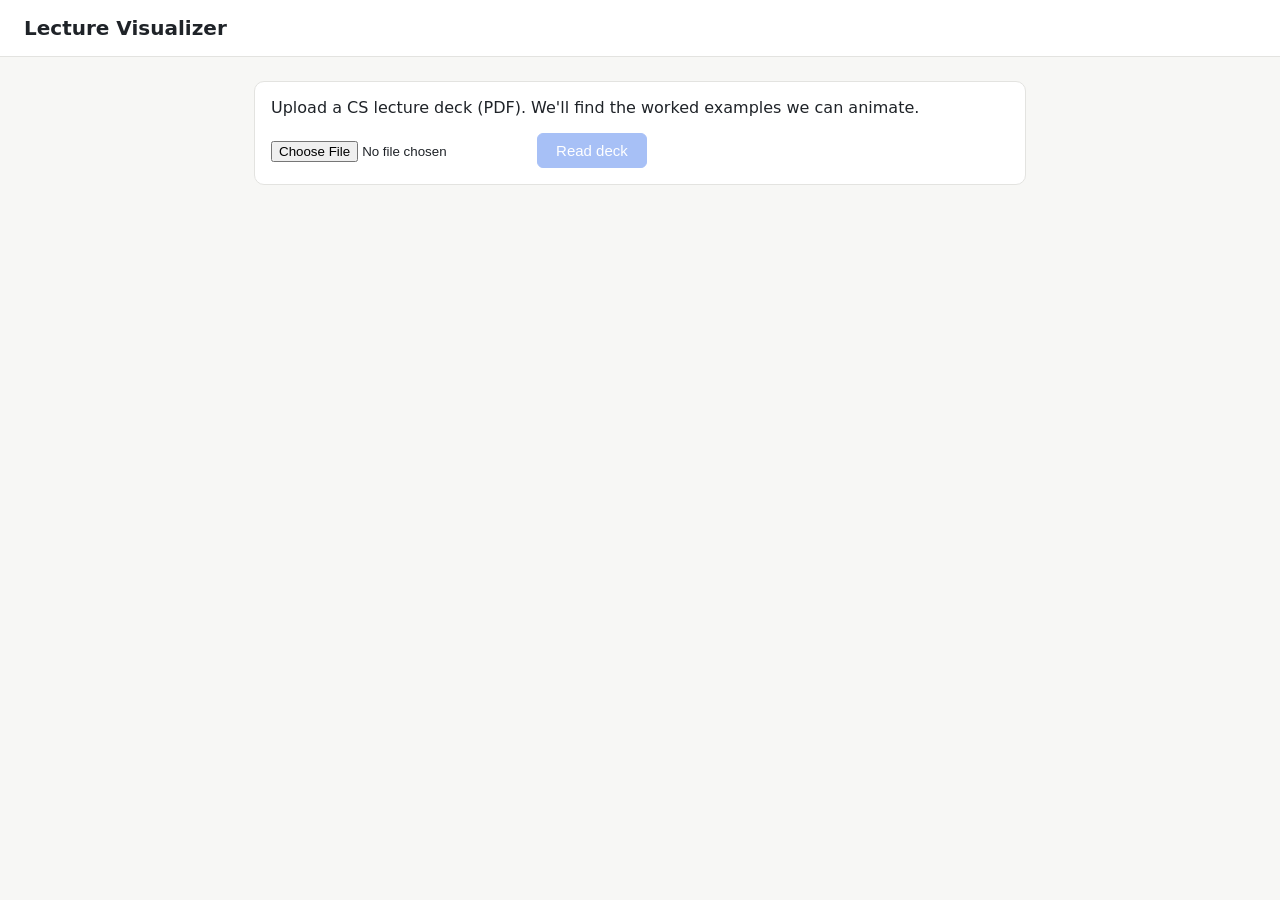
==== renderer/upload.html @ 98209be9 "Able to connect to gemini and able to load diagrams" ====
<!DOCTYPE html>
<html lang="en">
<head>
  <meta charset="utf-8">
  <title>Lecture Visualizer</title>
  <link rel="stylesheet" href="style.css">
  <link rel="stylesheet" href="upload.css">
</head>
<body>
  <header>
    <h1>Lecture Visualizer</h1>
    <span id="deck-name"></span>
  </header>

  <div id="upload-page">
    <section id="upload-box">
      <p>Upload a CS lecture deck (PDF). We'll find the worked examples we can animate.</p>
      <input type="file" id="pdf-input" accept="application/pdf">
      <button id="upload-btn" disabled>Read deck</button>
      <p id="status"></p>
    </section>

    <section id="results" hidden>
      <h2>Examples found</h2>
      <ul id="example-list"></ul>
      <h2>Sections</h2>
      <ul id="section-list"></ul>
    </section>
  </div>

  <script src="upload.js"></script>
</body>
</html>
---- renderer/style.css ----
:root {
  --bg: #f7f7f5;
  --panel: #ffffff;
  --text: #1f2328;
  --muted: #6b7280;
  --border: #e3e3e0;
  --waiting: #fde68a;   /* call started, waiting on children */
  --returned: #bbf7d0;  /* call finished */
  --current: #2563eb;   /* the call happening right now */
  --edge: #9ca3af;
}

* { box-sizing: border-box; }
[hidden] { display: none !important; }

body {
  margin: 0;
  font-family: system-ui, -apple-system, sans-serif;
  background: var(--bg);
  color: var(--text);
}

header {
  display: flex;
  align-items: baseline;
  justify-content: space-between;
  padding: 16px 24px;
  border-bottom: 1px solid var(--border);
  background: var(--panel);
}
header h1 { margin: 0; font-size: 20px; }
#progress { color: var(--muted); font-size: 14px; }
#back-link { font-size: 13px; color: var(--muted); text-decoration: none; }
#back-link:hover { color: var(--current); }

main {
  display: grid;
  grid-template-columns: 1fr 1.3fr;
  gap: 16px;
  padding: 16px 24px;
  height: calc(100vh - 62px);
}

section {
  background: var(--panel);
  border: 1px solid var(--border);
  border-radius: 10px;
  padding: 16px;
  overflow: auto;
}

/* Left panel */
#slide-img { width: 100%; border: 1px solid var(--border); border-radius: 6px; }
#slide-placeholder {
  display: grid; place-items: center;
  aspect-ratio: 16 / 9;
  border: 1px dashed var(--border); border-radius: 6px;
  color: var(--muted);
}
#code {
  margin-top: 12px; padding: 12px;
  background: #f3f4f6; border-radius: 6px;
  font-size: 13px; white-space: pre-wrap;
}

/* Right panel */
#viz-panel { display: flex; flex-direction: column; }
#viz { width: 100%; flex: 1; min-height: 300px; }
#explanation { font-size: 16px; min-height: 1.5em; }

/* Tree */
.edge { stroke: var(--edge); stroke-width: 2; }
.node rect { stroke: #d1d5db; stroke-width: 1.5; }
.node.waiting rect { fill: var(--waiting); }
.node.returned rect { fill: var(--returned); }
.node.current rect { stroke: var(--current); stroke-width: 3.5; }
.node .label {
  font-family: ui-monospace, Menlo, monospace;
  font-size: 14px;
  text-anchor: middle;
}
.node .returned {
  font-family: ui-monospace, Menlo, monospace;
  font-size: 14px; font-weight: 600;
  fill: #15803d;
  text-anchor: middle;
}

/* Quiz */
#quiz {
  border: 1px solid var(--current);
  border-radius: 8px;
  padding: 12px;
  margin-bottom: 12px;
  background: #eff6ff;
}
.quiz-question { margin: 0 0 8px; font-weight: 600; }
.choice, .reveal {
  margin-right: 8px; padding: 6px 14px;
  border: 1px solid var(--border); border-radius: 6px;
  background: white; cursor: pointer; font-size: 15px;
}
.choice.correct { background: var(--returned); border-color: #16a34a; }
.choice.wrong { background: #fecaca; border-color: #dc2626; }
.reveal { color: var(--muted); }
.quiz-feedback { margin: 8px 0 0; color: var(--muted); }

/* Controls */
#controls { display: flex; gap: 8px; justify-content: flex-end; }
#controls button {
  padding: 8px 18px; font-size: 15px;
  border: 1px solid var(--border); border-radius: 6px;
  background: white; cursor: pointer;
}
#controls button:disabled { opacity: 0.4; cursor: default; }
---- renderer/upload.css ----
#upload-page {
  max-width: 820px;
  margin: 24px auto;
  padding: 0 24px;
  display: flex;
  flex-direction: column;
  gap: 16px;
}
#upload-page section { overflow: visible; }
#deck-name { color: var(--muted); font-size: 14px; }

#upload-box p { margin-top: 0; }
#upload-btn {
  margin-left: 8px; padding: 8px 18px; font-size: 15px;
  border: 1px solid var(--current); border-radius: 6px;
  background: var(--current); color: white; cursor: pointer;
}
#upload-btn:disabled { opacity: 0.4; cursor: default; }
#status { margin: 12px 0 0; color: var(--muted); }
#status.error { color: #b91c1c; }

#results h2 { font-size: 16px; margin: 0 0 8px; }
#results ul { list-style: none; padding: 0; margin: 0 0 20px; }

.example {
  display: flex; justify-content: space-between; align-items: center; gap: 12px;
  padding: 10px 12px; margin-bottom: 8px;
  border: 1px solid var(--border); border-radius: 8px;
}
.example .meta { color: var(--muted); font-size: 13px; }
.example button {
  padding: 6px 14px; border: 1px solid var(--border); border-radius: 6px;
  background: white; cursor: pointer; white-space: nowrap;
}
.example.unsupported { opacity: 0.55; }
.example .error { color: #b91c1c; font-size: 13px; }

.section-item { margin-bottom: 6px; }
.section-item .meta { color: var(--muted); font-size: 13px; }
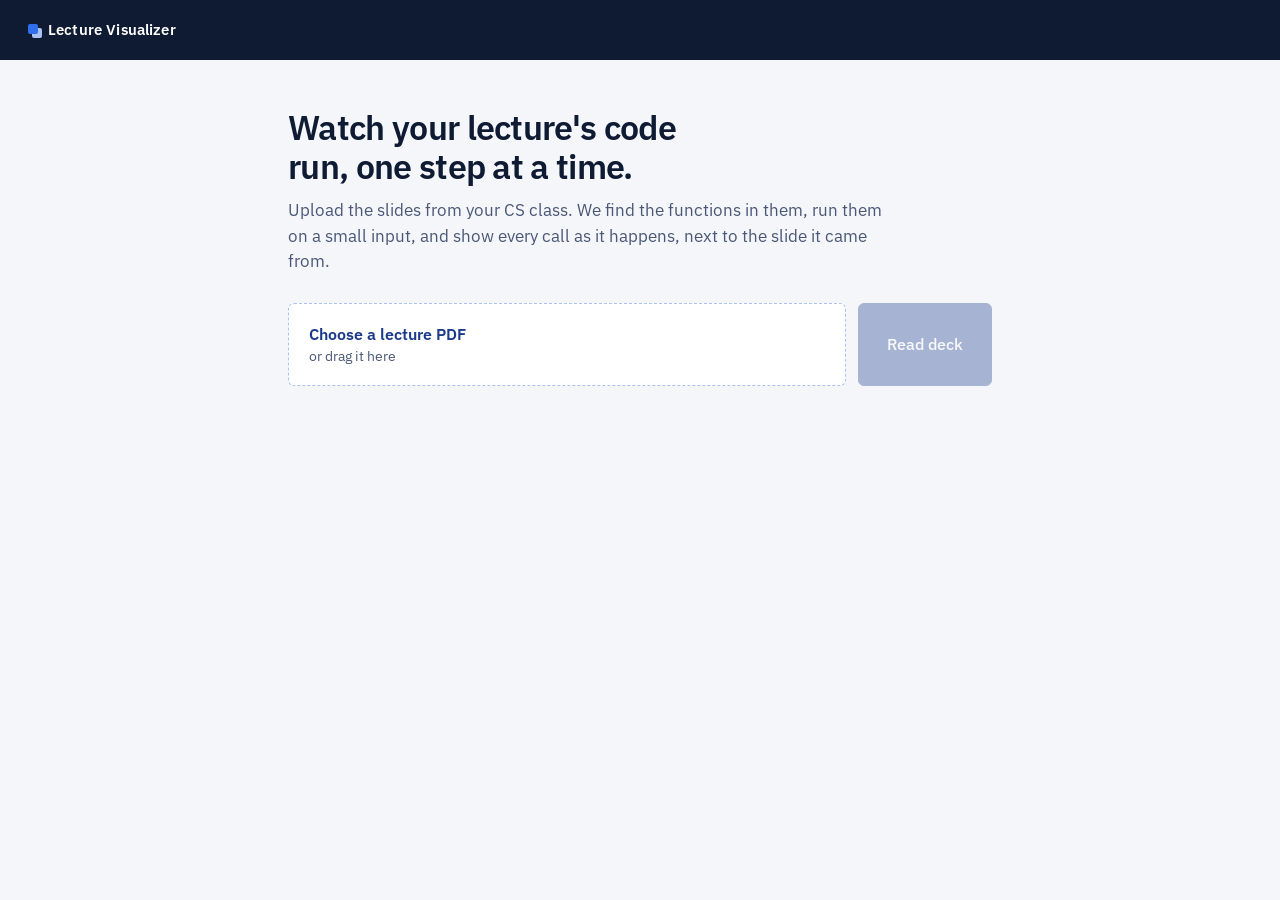
==== commit 03d560a0: "Remodel website layout" ====
--- a/renderer/upload.html
+++ b/renderer/upload.html
@@ -2,28 +2,43 @@
 <html lang="en">
 <head>
   <meta charset="utf-8">
+  <meta name="viewport" content="width=device-width, initial-scale=1">
   <title>Lecture Visualizer</title>
+  <link rel="preconnect" href="https://fonts.googleapis.com">
+  <link rel="preconnect" href="https://fonts.gstatic.com" crossorigin>
+  <link href="https://fonts.googleapis.com/css2?family=IBM+Plex+Mono:wght@400;600&family=IBM+Plex+Sans:wght@400;500;600&display=swap" rel="stylesheet">
   <link rel="stylesheet" href="style.css">
   <link rel="stylesheet" href="upload.css">
 </head>
 <body>
   <header>
-    <h1>Lecture Visualizer</h1>
-    <span id="deck-name"></span>
+    <a class="brand" href="upload.html"><span class="brand-mark"></span>Lecture Visualizer</a>
   </header>
 
   <div id="upload-page">
-    <section id="upload-box">
-      <p>Upload a CS lecture deck (PDF). We'll find the worked examples we can animate.</p>
-      <input type="file" id="pdf-input" accept="application/pdf">
-      <button id="upload-btn" disabled>Read deck</button>
-      <p id="status"></p>
+    <section id="intro">
+      <h1>Watch your lecture's code run, one step at a time.</h1>
+      <p>Upload the slides from your CS class. We find the functions in them, run them on a small input, and show every call as it happens, next to the slide it came from.</p>
+
+      <div id="picker">
+        <label id="drop" for="pdf-input">
+          <input type="file" id="pdf-input" accept="application/pdf">
+          <span id="drop-title">Choose a lecture PDF</span>
+          <span id="drop-hint">or drag it here</span>
+        </label>
+        <button id="upload-btn" disabled>Read deck</button>
+      </div>
+      <p id="status" role="status"></p>
     </section>
 
     <section id="results" hidden>
-      <h2>Examples found</h2>
+      <div class="results-head">
+        <h2>Examples</h2>
+        <span id="deck-name"></span>
+      </div>
       <ul id="example-list"></ul>
-      <h2>Sections</h2>
+
+      <h2 class="sections-title">What the deck covers</h2>
       <ul id="section-list"></ul>
     </section>
   </div>
--- a/renderer/style.css
+++ b/renderer/style.css
@@ -1,13 +1,22 @@
+/* Lecture Visualizer: shared styles + viewer page.
+   Palette: ink navy, deep blue, signal blue on cool paper.
+   Tree nodes: waiting calls are pale outlines; returned calls fill solid
+   deep blue, so the tree visibly fills in from the leaves up. */
+
 :root {
-  --bg: #f7f7f5;
-  --panel: #ffffff;
-  --text: #1f2328;
-  --muted: #6b7280;
-  --border: #e3e3e0;
-  --waiting: #fde68a;   /* call started, waiting on children */
-  --returned: #bbf7d0;  /* call finished */
-  --current: #2563eb;   /* the call happening right now */
-  --edge: #9ca3af;
+  --ink: #0e1b33;        /* text, top bar */
+  --ink-soft: #4a5876;   /* secondary text */
+  --deep: #1b3a8a;       /* primary: returned calls, main buttons */
+  --signal: #2f6fed;     /* the thing happening right now */
+  --paper: #f4f6fa;      /* page background */
+  --surface: #ffffff;    /* panels */
+  --line: #d9dfea;       /* hairlines */
+  --pale: #e6eefd;       /* waiting calls, quiz panel */
+  --pale-line: #a9c1f3;
+  --wrong: #b4442f;
+
+  --sans: "IBM Plex Sans", system-ui, -apple-system, sans-serif;
+  --mono: "IBM Plex Mono", ui-monospace, Menlo, monospace;
 }
 
 * { box-sizing: border-box; }
@@ -15,101 +24,261 @@
 
 body {
   margin: 0;
-  font-family: system-ui, -apple-system, sans-serif;
-  background: var(--bg);
-  color: var(--text);
-}
+  font-family: var(--sans);
+  font-size: 16px;
+  line-height: 1.5;
+  background: var(--paper);
+  color: var(--ink);
+  -webkit-font-smoothing: antialiased;
+}
+
+button { font-family: inherit; }
+
+:focus-visible {
+  outline: 2px solid var(--signal);
+  outline-offset: 2px;
+}
+
+/* ---------- Top bar ---------- */
 
 header {
+  display: flex;
+  align-items: center;
+  justify-content: space-between;
+  gap: 16px;
+  padding: 0 28px;
+  height: 60px;
+  background: var(--ink);
+  color: #fff;
+}
+.brand {
+  font-weight: 600;
+  font-size: 15px;
+  letter-spacing: 0.01em;
+  color: #fff;
+  text-decoration: none;
+}
+.brand-mark {
+  display: inline-block;
+  width: 10px; height: 10px;
+  margin-right: 10px;
+  border-radius: 2px;
+  background: var(--signal);
+  box-shadow: 4px 4px 0 var(--pale-line);
+  vertical-align: 1px;
+}
+#back-link {
+  color: #c9d6f2;
+  font-size: 14px;
+  text-decoration: none;
+}
+#back-link:hover { color: #fff; }
+
+/* Thin step-progress bar under the header (viewer only) */
+#progress-bar {
+  height: 3px;
+  background: #24365c;
+}
+#progress-bar span {
+  display: block;
+  height: 100%;
+  width: 0;
+  background: var(--signal);
+  transition: width 160ms ease-out;
+}
+
+/* ---------- Viewer layout ---------- */
+
+.viewer-head {
   display: flex;
   align-items: baseline;
   justify-content: space-between;
-  padding: 16px 24px;
-  border-bottom: 1px solid var(--border);
-  background: var(--panel);
-}
-header h1 { margin: 0; font-size: 20px; }
-#progress { color: var(--muted); font-size: 14px; }
-#back-link { font-size: 13px; color: var(--muted); text-decoration: none; }
-#back-link:hover { color: var(--current); }
+  gap: 16px;
+  padding: 22px 28px 0;
+}
+#title {
+  margin: 0;
+  font-size: 24px;
+  font-weight: 600;
+  letter-spacing: -0.01em;
+}
+#progress {
+  color: var(--ink-soft);
+  font-size: 14px;
+  font-variant-numeric: tabular-nums;
+  white-space: nowrap;
+}
 
 main {
   display: grid;
-  grid-template-columns: 1fr 1.3fr;
-  gap: 16px;
-  padding: 16px 24px;
-  height: calc(100vh - 62px);
-}
-
-section {
-  background: var(--panel);
-  border: 1px solid var(--border);
-  border-radius: 10px;
+  grid-template-columns: minmax(0, 0.9fr) minmax(0, 1.25fr);
+  gap: 20px;
+  padding: 18px 28px 28px;
+  min-height: calc(100vh - 63px - 58px);
+}
+
+/* Left: the original slide */
+#slide-panel {
+  display: flex;
+  flex-direction: column;
+  gap: 14px;
+  min-width: 0;
+}
+#slide-img {
+  width: 100%;
+  border: 1px solid var(--line);
+  border-radius: 4px;
+  background: #fff;
+}
+#slide-placeholder {
+  display: grid;
+  place-items: center;
+  aspect-ratio: 4 / 3;
   padding: 16px;
-  overflow: auto;
-}
-
-/* Left panel */
-#slide-img { width: 100%; border: 1px solid var(--border); border-radius: 6px; }
-#slide-placeholder {
-  display: grid; place-items: center;
-  aspect-ratio: 16 / 9;
-  border: 1px dashed var(--border); border-radius: 6px;
-  color: var(--muted);
+  border: 1px dashed var(--line);
+  border-radius: 4px;
+  color: var(--ink-soft);
+  font-size: 14px;
+  text-align: center;
 }
 #code {
-  margin-top: 12px; padding: 12px;
-  background: #f3f4f6; border-radius: 6px;
-  font-size: 13px; white-space: pre-wrap;
-}
-
-/* Right panel */
-#viz-panel { display: flex; flex-direction: column; }
-#viz { width: 100%; flex: 1; min-height: 300px; }
-#explanation { font-size: 16px; min-height: 1.5em; }
-
-/* Tree */
-.edge { stroke: var(--edge); stroke-width: 2; }
-.node rect { stroke: #d1d5db; stroke-width: 1.5; }
-.node.waiting rect { fill: var(--waiting); }
-.node.returned rect { fill: var(--returned); }
-.node.current rect { stroke: var(--current); stroke-width: 3.5; }
+  margin: 0;
+  padding: 14px 16px;
+  background: var(--ink);
+  color: #dbe5fb;
+  border-radius: 4px;
+  font-family: var(--mono);
+  font-size: 13.5px;
+  line-height: 1.6;
+  white-space: pre-wrap;
+  overflow-x: auto;
+}
+
+/* Right: the visualization */
+#viz-panel {
+  display: flex;
+  flex-direction: column;
+  min-width: 0;
+  background: var(--surface);
+  border: 1px solid var(--line);
+  border-radius: 6px;
+}
+#viz {
+  display: block;
+  width: 100%;
+  margin: 0 auto;
+  flex: 1 1 0;          /* take the leftover height, not the SVG's own size */
+  min-height: 280px;
+  padding: 8px;
+}
+
+/* The narration line: what just happened */
+#explanation {
+  margin: 0;
+  padding: 16px 20px;
+  border-top: 1px solid var(--line);
+  font-size: 18px;
+  line-height: 1.45;
+  min-height: 3.6em;
+}
+
+/* ---------- Tree ---------- */
+
+.edge { stroke: #b8c4da; stroke-width: 1.5; }
+
+.node rect { stroke-width: 1.5; }
 .node .label {
-  font-family: ui-monospace, Menlo, monospace;
+  font-family: var(--mono);
   font-size: 14px;
   text-anchor: middle;
 }
 .node .returned {
-  font-family: ui-monospace, Menlo, monospace;
-  font-size: 14px; font-weight: 600;
-  fill: #15803d;
+  font-family: var(--mono);
+  font-size: 13px;
+  font-weight: 600;
   text-anchor: middle;
 }
 
-/* Quiz */
+/* waiting on its children: pale, outlined */
+.node.waiting rect { fill: var(--pale); stroke: var(--pale-line); }
+.node.waiting .label { fill: var(--deep); }
+
+/* finished: solid deep blue */
+.node.returned rect { fill: var(--deep); stroke: var(--deep); }
+.node.returned .label { fill: #fff; }
+.node.returned .returned { fill: var(--deep); }
+
+/* the call happening right now */
+.node.current rect { stroke: var(--signal); stroke-width: 3; }
+.node.current.returned rect { fill: var(--signal); }
+.node.current .returned { fill: var(--signal); }
+
+/* ---------- Quiz ---------- */
+
 #quiz {
-  border: 1px solid var(--current);
-  border-radius: 8px;
-  padding: 12px;
-  margin-bottom: 12px;
-  background: #eff6ff;
-}
-.quiz-question { margin: 0 0 8px; font-weight: 600; }
+  margin: 0 20px 4px;
+  padding: 14px 16px;
+  background: var(--pale);
+  border-radius: 6px;
+}
+.quiz-question {
+  margin: 0 0 10px;
+  font-weight: 600;
+}
 .choice, .reveal {
-  margin-right: 8px; padding: 6px 14px;
-  border: 1px solid var(--border); border-radius: 6px;
-  background: white; cursor: pointer; font-size: 15px;
-}
-.choice.correct { background: var(--returned); border-color: #16a34a; }
-.choice.wrong { background: #fecaca; border-color: #dc2626; }
-.reveal { color: var(--muted); }
-.quiz-feedback { margin: 8px 0 0; color: var(--muted); }
-
-/* Controls */
-#controls { display: flex; gap: 8px; justify-content: flex-end; }
+  margin: 0 8px 6px 0;
+  padding: 7px 16px;
+  border: 1px solid var(--pale-line);
+  border-radius: 4px;
+  background: #fff;
+  color: var(--ink);
+  font-size: 15px;
+  cursor: pointer;
+}
+.choice { font-family: var(--mono); min-width: 48px; }
+.choice:hover:not(:disabled) { border-color: var(--signal); }
+.choice.correct { background: var(--deep); border-color: var(--deep); color: #fff; }
+.choice.wrong { border-color: var(--wrong); color: var(--wrong); text-decoration: line-through; }
+.reveal { border-color: transparent; background: transparent; color: var(--ink-soft); text-decoration: underline; }
+.quiz-feedback { margin: 4px 0 0; color: var(--ink-soft); font-size: 14px; }
+
+/* ---------- Step controls ---------- */
+
+#controls {
+  display: flex;
+  justify-content: flex-end;
+  gap: 10px;
+  padding: 14px 20px 18px;
+}
 #controls button {
-  padding: 8px 18px; font-size: 15px;
-  border: 1px solid var(--border); border-radius: 6px;
-  background: white; cursor: pointer;
-}
-#controls button:disabled { opacity: 0.4; cursor: default; }
+  padding: 9px 22px;
+  border-radius: 4px;
+  font-size: 15px;
+  font-weight: 500;
+  cursor: pointer;
+}
+#back {
+  background: #fff;
+  color: var(--ink);
+  border: 1px solid var(--line);
+}
+#next {
+  background: var(--deep);
+  color: #fff;
+  border: 1px solid var(--deep);
+}
+#next:hover:not(:disabled) { background: var(--signal); border-color: var(--signal); }
+#back:hover:not(:disabled) { border-color: var(--ink-soft); }
+#controls button:disabled { opacity: 0.35; cursor: default; }
+
+/* ---------- Small screens ---------- */
+
+@media (max-width: 900px) {
+  main { grid-template-columns: 1fr; }
+  header, .viewer-head { padding-left: 18px; padding-right: 18px; }
+  main { padding: 14px 18px 22px; }
+}
+
+@media (prefers-reduced-motion: reduce) {
+  * { transition: none !important; }
+}
--- a/renderer/upload.css
+++ b/renderer/upload.css
@@ -1,39 +1,142 @@
+/* Upload page. Builds on style.css. */
+
 #upload-page {
-  max-width: 820px;
-  margin: 24px auto;
-  padding: 0 24px;
+  max-width: 760px;
+  margin: 0 auto;
+  padding: 48px 28px 64px;
+}
+
+/* ---------- Intro + file picker ---------- */
+
+#intro h1 {
+  margin: 0 0 12px;
+  font-size: 34px;
+  line-height: 1.15;
+  font-weight: 600;
+  letter-spacing: -0.02em;
+  max-width: 20ch;
+}
+#intro > p {
+  margin: 0 0 28px;
+  max-width: 60ch;
+  color: var(--ink-soft);
+  font-size: 17px;
+}
+
+#picker {
+  display: flex;
+  gap: 12px;
+  align-items: stretch;
+}
+#drop {
+  flex: 1;
+  position: relative;
   display: flex;
   flex-direction: column;
-  gap: 16px;
+  justify-content: center;
+  padding: 18px 20px;
+  border: 1.5px dashed var(--pale-line);
+  border-radius: 6px;
+  background: var(--surface);
+  cursor: pointer;
 }
-#upload-page section { overflow: visible; }
-#deck-name { color: var(--muted); font-size: 14px; }
+#drop:hover, #drop.dragging { border-color: var(--signal); background: var(--pale); }
+#drop:focus-within { outline: 2px solid var(--signal); outline-offset: 2px; }
+#drop.has-file { border-style: solid; border-color: var(--deep); }
+#pdf-input {
+  position: absolute;
+  inset: 0;
+  opacity: 0;
+  cursor: pointer;
+}
+#drop-title { font-weight: 600; color: var(--deep); }
+#drop-hint { font-size: 14px; color: var(--ink-soft); }
 
-#upload-box p { margin-top: 0; }
 #upload-btn {
-  margin-left: 8px; padding: 8px 18px; font-size: 15px;
-  border: 1px solid var(--current); border-radius: 6px;
-  background: var(--current); color: white; cursor: pointer;
+  padding: 0 28px;
+  border: 1px solid var(--deep);
+  border-radius: 6px;
+  background: var(--deep);
+  color: #fff;
+  font-size: 16px;
+  font-weight: 500;
+  cursor: pointer;
 }
-#upload-btn:disabled { opacity: 0.4; cursor: default; }
-#status { margin: 12px 0 0; color: var(--muted); }
-#status.error { color: #b91c1c; }
+#upload-btn:hover:not(:disabled) { background: var(--signal); border-color: var(--signal); }
+#upload-btn:disabled { opacity: 0.35; cursor: default; }
 
-#results h2 { font-size: 16px; margin: 0 0 8px; }
-#results ul { list-style: none; padding: 0; margin: 0 0 20px; }
+#status {
+  min-height: 1.5em;
+  margin: 12px 0 0;
+  color: var(--ink-soft);
+  font-size: 15px;
+  font-variant-numeric: tabular-nums;
+}
+#status.error { color: var(--wrong); }
+
+/* ---------- Results ---------- */
+
+#results { margin-top: 40px; }
+.results-head {
+  display: flex;
+  align-items: baseline;
+  justify-content: space-between;
+  gap: 12px;
+  padding-bottom: 10px;
+  border-bottom: 2px solid var(--ink);
+}
+#results h2 { margin: 0; font-size: 20px; font-weight: 600; }
+#deck-name { color: var(--ink-soft); font-size: 14px; }
+#results ul { list-style: none; padding: 0; margin: 0; }
 
 .example {
-  display: flex; justify-content: space-between; align-items: center; gap: 12px;
-  padding: 10px 12px; margin-bottom: 8px;
-  border: 1px solid var(--border); border-radius: 8px;
+  display: flex;
+  justify-content: space-between;
+  align-items: center;
+  gap: 16px;
+  padding: 16px 0;
+  border-bottom: 1px solid var(--line);
 }
-.example .meta { color: var(--muted); font-size: 13px; }
+.example .ex-title { font-weight: 600; font-size: 17px; }
+.example .meta { color: var(--ink-soft); font-size: 14px; }
+.example .error { color: var(--wrong); font-size: 14px; }
 .example button {
-  padding: 6px 14px; border: 1px solid var(--border); border-radius: 6px;
-  background: white; cursor: pointer; white-space: nowrap;
+  padding: 8px 18px;
+  border: 1px solid var(--deep);
+  border-radius: 4px;
+  background: #fff;
+  color: var(--deep);
+  font-size: 15px;
+  font-weight: 500;
+  white-space: nowrap;
+  cursor: pointer;
 }
-.example.unsupported { opacity: 0.55; }
-.example .error { color: #b91c1c; font-size: 13px; }
+.example button:hover:not(:disabled) { background: var(--deep); color: #fff; }
+.example button:disabled { opacity: 0.6; cursor: default; }
+.example.unsupported .ex-title { color: var(--ink-soft); font-weight: 500; }
+.empty { padding: 16px 0; color: var(--ink-soft); }
 
-.section-item { margin-bottom: 6px; }
-.section-item .meta { color: var(--muted); font-size: 13px; }
+.sections-title { margin-top: 40px !important; padding-bottom: 10px; border-bottom: 1px solid var(--line); }
+.section-item {
+  display: grid;
+  grid-template-columns: 92px 1fr;
+  gap: 16px;
+  padding: 12px 0;
+  border-bottom: 1px solid var(--line);
+}
+.section-item .range {
+  color: var(--ink-soft);
+  font-size: 14px;
+  font-variant-numeric: tabular-nums;
+  padding-top: 2px;
+}
+.section-item strong { display: block; font-weight: 600; }
+.section-item .summary { color: var(--ink-soft); font-size: 15px; }
+
+@media (max-width: 640px) {
+  #upload-page { padding-top: 32px; }
+  #intro h1 { font-size: 28px; }
+  #picker { flex-direction: column; }
+  #upload-btn { padding: 12px; }
+  .section-item { grid-template-columns: 1fr; gap: 2px; }
+}
